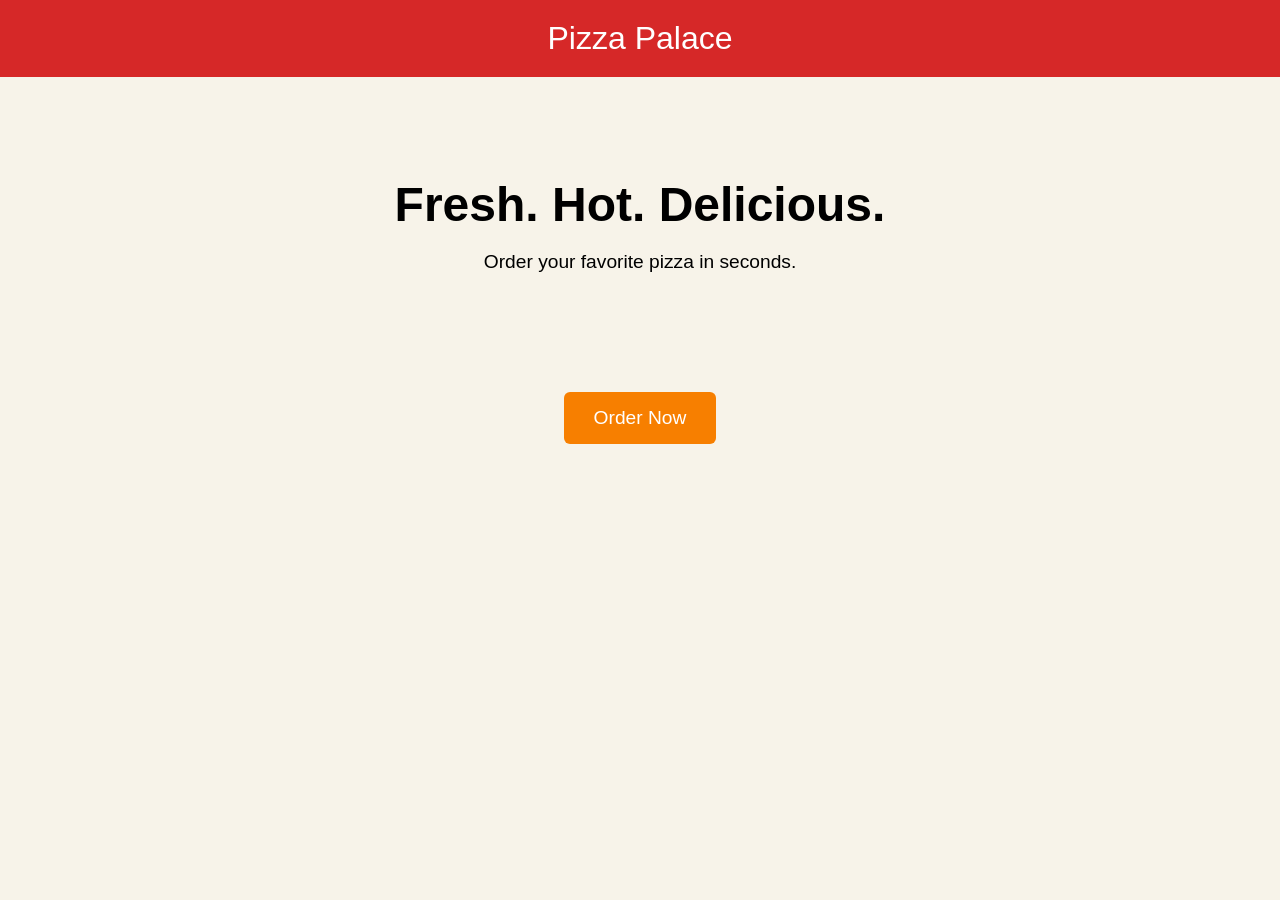
==== index.html @ 8f7c3903 "Landing Page Starting slowly" ====
<!DOCTYPE html>
<html lang="en">

<head>
    <meta charset="UTF-8" />
    <meta name="viewport" content="width=device-width, initial-scale=1.0" />
    <title>Pizza Place</title>
    <style>
        body {
            margin: 0;
            font-family: Arial, sans-serif;
            background: #f7f3e9;
        }

        header {
            background: #d62828;
            color: #fff;
            padding: 20px;
            text-align: center;
            font-size: 2rem;
        }

        .hero {
            text-align: center;
            padding: 60px 20px;
        }

        .hero h1 {
            font-size: 3rem;
            margin-bottom: 10px;
        }

        .hero p {
            font-size: 1.2rem;
        }

        .order-section {
            margin-top: 40px;
            text-align: center;
        }

        .order-btn {
            background: #f77f00;
            border: none;
            padding: 15px 30px;
            font-size: 1.2rem;
            cursor: pointer;
            border-radius: 6px;
            color: white;
        }

        .order-btn:hover {
            background: #ff9500;
        }
    </style>
</head>

<body>
    <header>Pizza Palace</header>

    <section class="hero">
        <h1>Fresh. Hot. Delicious.</h1>
        <p>Order your favorite pizza in seconds.</p>
    </section>

    <section class="order-section">
        <button class="order-btn">Order Now</button>
    </section>
</body>

</html>
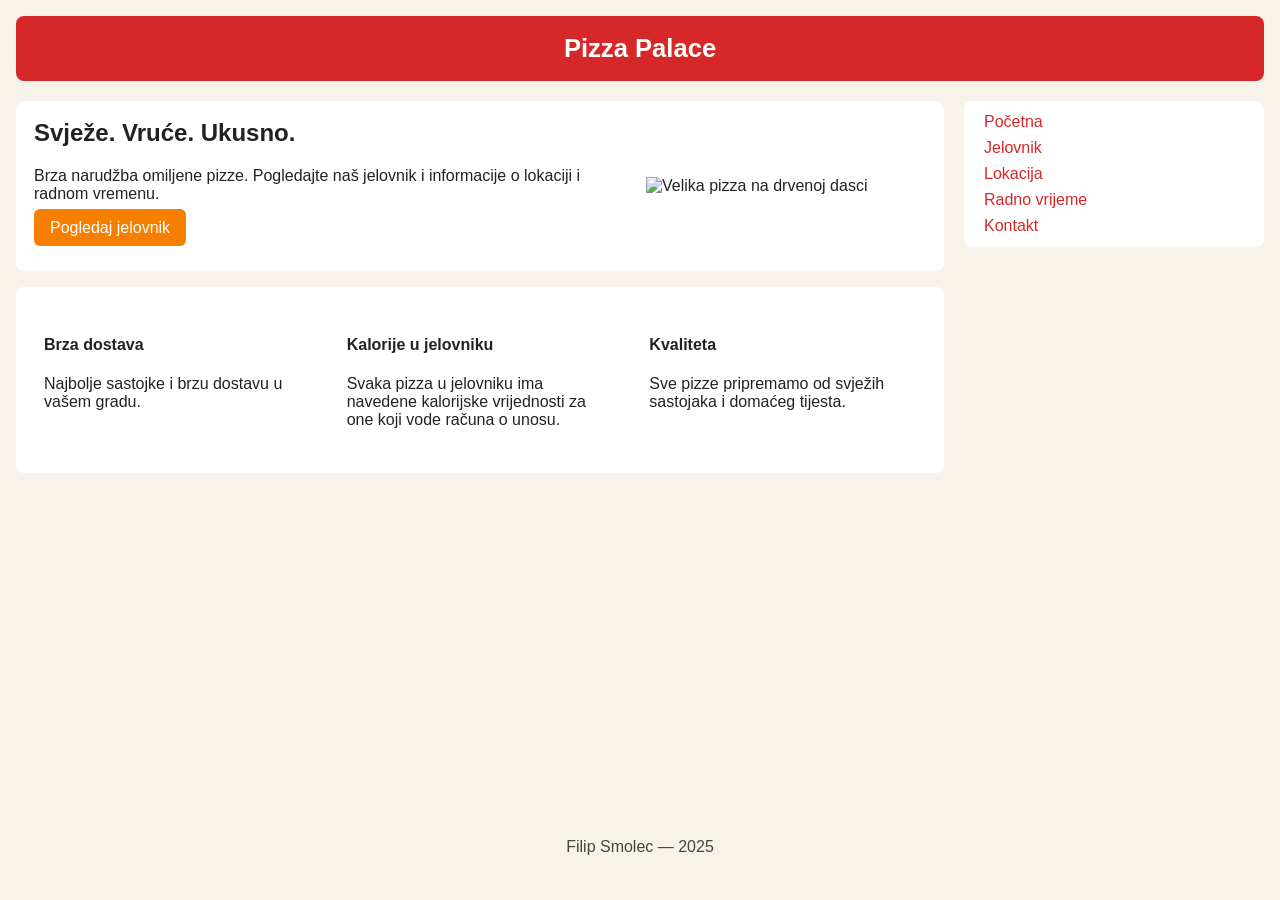
==== commit a0e4f85b: "Something New" ====
--- a/index.html
+++ b/index.html
@@ -1,71 +1,62 @@
 <!DOCTYPE html>
-<html lang="en">
+<html lang="hr">
 
 <head>
-    <meta charset="UTF-8" />
-    <meta name="viewport" content="width=device-width, initial-scale=1.0" />
-    <title>Pizza Place</title>
-    <style>
-        body {
-            margin: 0;
-            font-family: Arial, sans-serif;
-            background: #f7f3e9;
-        }
-
-        header {
-            background: #d62828;
-            color: #fff;
-            padding: 20px;
-            text-align: center;
-            font-size: 2rem;
-        }
-
-        .hero {
-            text-align: center;
-            padding: 60px 20px;
-        }
-
-        .hero h1 {
-            font-size: 3rem;
-            margin-bottom: 10px;
-        }
-
-        .hero p {
-            font-size: 1.2rem;
-        }
-
-        .order-section {
-            margin-top: 40px;
-            text-align: center;
-        }
-
-        .order-btn {
-            background: #f77f00;
-            border: none;
-            padding: 15px 30px;
-            font-size: 1.2rem;
-            cursor: pointer;
-            border-radius: 6px;
-            color: white;
-        }
-
-        .order-btn:hover {
-            background: #ff9500;
-        }
-    </style>
+    <meta charset="utf-8" />
+    <meta name="viewport" content="width=device-width, initial-scale=1" />
+    <title>Pizza Palace</title>
+    <link rel="stylesheet" href="css/styles.css">
+    <link rel="icon" href="images/favicon-home.svg" type="image/svg+xml">
 </head>
 
 <body>
-    <header>Pizza Palace</header>
+    <div class="page-grid">
+        <header class="site-header">
+            <h1>Pizza Palace</h1>
+        </header>
 
-    <section class="hero">
-        <h1>Fresh. Hot. Delicious.</h1>
-        <p>Order your favorite pizza in seconds.</p>
-    </section>
+        <nav class="site-nav" aria-label="Glavna navigacija">
+            <ul>
+                <li><a href="index.html">Početna</a></li>
+                <li><a href="menu.html">Jelovnik</a></li>
+                <li><a href="location.html">Lokacija</a></li>
+                <li><a href="hours.html">Radno vrijeme</a></li>
+                <li><a href="contact.html">Kontakt</a></li>
+            </ul>
+        </nav>
 
-    <section class="order-section">
-        <button class="order-btn">Order Now</button>
-    </section>
+        <main class="site-main">
+            <section class="hero">
+                <div class="hero-content">
+                    <h2>Svježe. Vruće. Ukusno.</h2>
+                    <p>Brza narudžba omiljene pizze. Pogledajte naš jelovnik i informacije o lokaciji i radnom vremenu.
+                    </p>
+                    <p class="cta"><a class="order-btn" href="menu.html">Pogledaj jelovnik</a></p>
+                </div>
+                <figure class="hero-image">
+                    <img src="images/hero.svg" alt="Velika pizza na drvenoj dasci" />
+                </figure>
+            </section>
+            <section class="highlights">
+                <article>
+                    <h4>Brza dostava</h4>
+                    <p>Najbolje sastojke i brzu dostavu u vašem gradu.</p>
+                </article>
+                <article>
+                    <h4>Kalorije u jelovniku</h4>
+                    <p>Svaka pizza u jelovniku ima navedene kalorijske vrijednosti za one koji vode računa o unosu.</p>
+                </article>
+                <article>
+                    <h4>Kvaliteta</h4>
+                    <p>Sve pizze pripremamo od svježih sastojaka i domaćeg tijesta.</p>
+                </article>
+            </section>
+        </main>
+
+        <footer class="site-footer">
+            <p>Filip Smolec — 2025</p>
+        </footer>
+    </div>
 </body>
 
 </html>
--- a/css/styles.css
+++ b/css/styles.css
@@ -0,0 +1,188 @@
+:root {
+    --accent: #d62828;
+    --accent-2: #f77f00;
+    --bg: #f7f3e9;
+    --text: #222;
+}
+
+* {
+    box-sizing: border-box
+}
+
+html,
+body {
+    height: 100%;
+    margin: 0;
+    font-family: Arial, Helvetica, sans-serif;
+    color: var(--text);
+    background: var(--bg)
+}
+
+.page-grid {
+    display: grid;
+    grid-template-columns: 1fr 300px;
+    grid-template-rows: auto 1fr auto;
+    grid-template-areas:
+        "header header"
+        "main nav"
+        "footer footer";
+    min-height: 100vh;
+    gap: 20px;
+    padding: 16px;
+}
+
+.site-header {
+    grid-area: header;
+    background: var(--accent);
+    color: #fff;
+    padding: 18px;
+    border-radius: 8px;
+    display: flex;
+    align-items: center;
+    justify-content: center
+}
+
+.site-header h1 {
+    margin: 0;
+    font-size: 1.6rem
+}
+
+.site-nav {
+    grid-area: nav
+}
+
+.site-nav ul {
+    list-style: none;
+    padding: 0;
+    margin: 0;
+    background: #fff;
+    border-radius: 8px;
+    padding: 12px;
+    display: flex;
+    flex-direction: column;
+    gap: 8px
+}
+
+.site-nav a {
+    color: var(--accent);
+    text-decoration: none;
+    padding: 8px;
+    border-radius: 6px
+}
+
+.site-nav a:hover {
+    background: rgba(214, 40, 40, 0.06)
+}
+
+@media(min-width:900px) {
+    .site-nav ul {
+        flex-direction: column
+    }
+}
+
+.site-main {
+    grid-area: main
+}
+
+.hero {
+    display: grid;
+    grid-template-columns: 1fr 320px;
+    gap: 20px;
+    align-items: center;
+    background: #fff;
+    padding: 18px;
+    border-radius: 8px
+}
+
+.hero-image img {
+    max-width: 100%;
+    height: auto;
+    display: block
+}
+
+.hero-content h2 {
+    margin-top: 0
+}
+
+.order-btn {
+    background: var(--accent-2);
+    color: #fff;
+    padding: 10px 16px;
+    border-radius: 6px;
+    text-decoration: none
+}
+
+.intro,
+.highlights {
+    background: #fff;
+    padding: 16px;
+    border-radius: 8px;
+    margin-top: 16px
+}
+
+.highlights {
+    display: flex;
+    gap: 12px;
+    flex-wrap: wrap
+}
+
+.highlights article {
+    flex: 1 1 200px;
+    background: linear-gradient(180deg, #fff, #fff);
+    padding: 12px;
+    border-radius: 6px
+}
+
+.site-footer {
+    grid-area: footer;
+    text-align: center;
+    padding: 12px;
+    color: #444
+}
+
+.menu-list {
+    display: grid;
+    grid-template-columns: repeat(auto-fit, minmax(220px, 1fr));
+    gap: 12px;
+    margin-top: 16px;
+}
+
+.pizza {
+    background: #fff;
+    padding: 12px;
+    border-radius: 8px
+}
+
+.pizza h4 {
+    margin: 0 0 8px 0
+}
+
+.pizza .cal {
+    font-weight: 700;
+    color: var(--accent)
+}
+
+@media(max-width:700px) {
+    .page-grid {
+        grid-template-columns: 1fr;
+        grid-template-areas: "header" "nav" "main" "footer"
+    }
+
+    .hero {
+        grid-template-columns: 1fr;
+    }
+
+    .site-nav ul {
+        flex-direction: row;
+        overflow: auto
+    }
+
+    .site-nav li {
+        white-space: nowrap
+    }
+}
+
+.container {
+    max-width: 1100px;
+    margin: 0 auto
+}
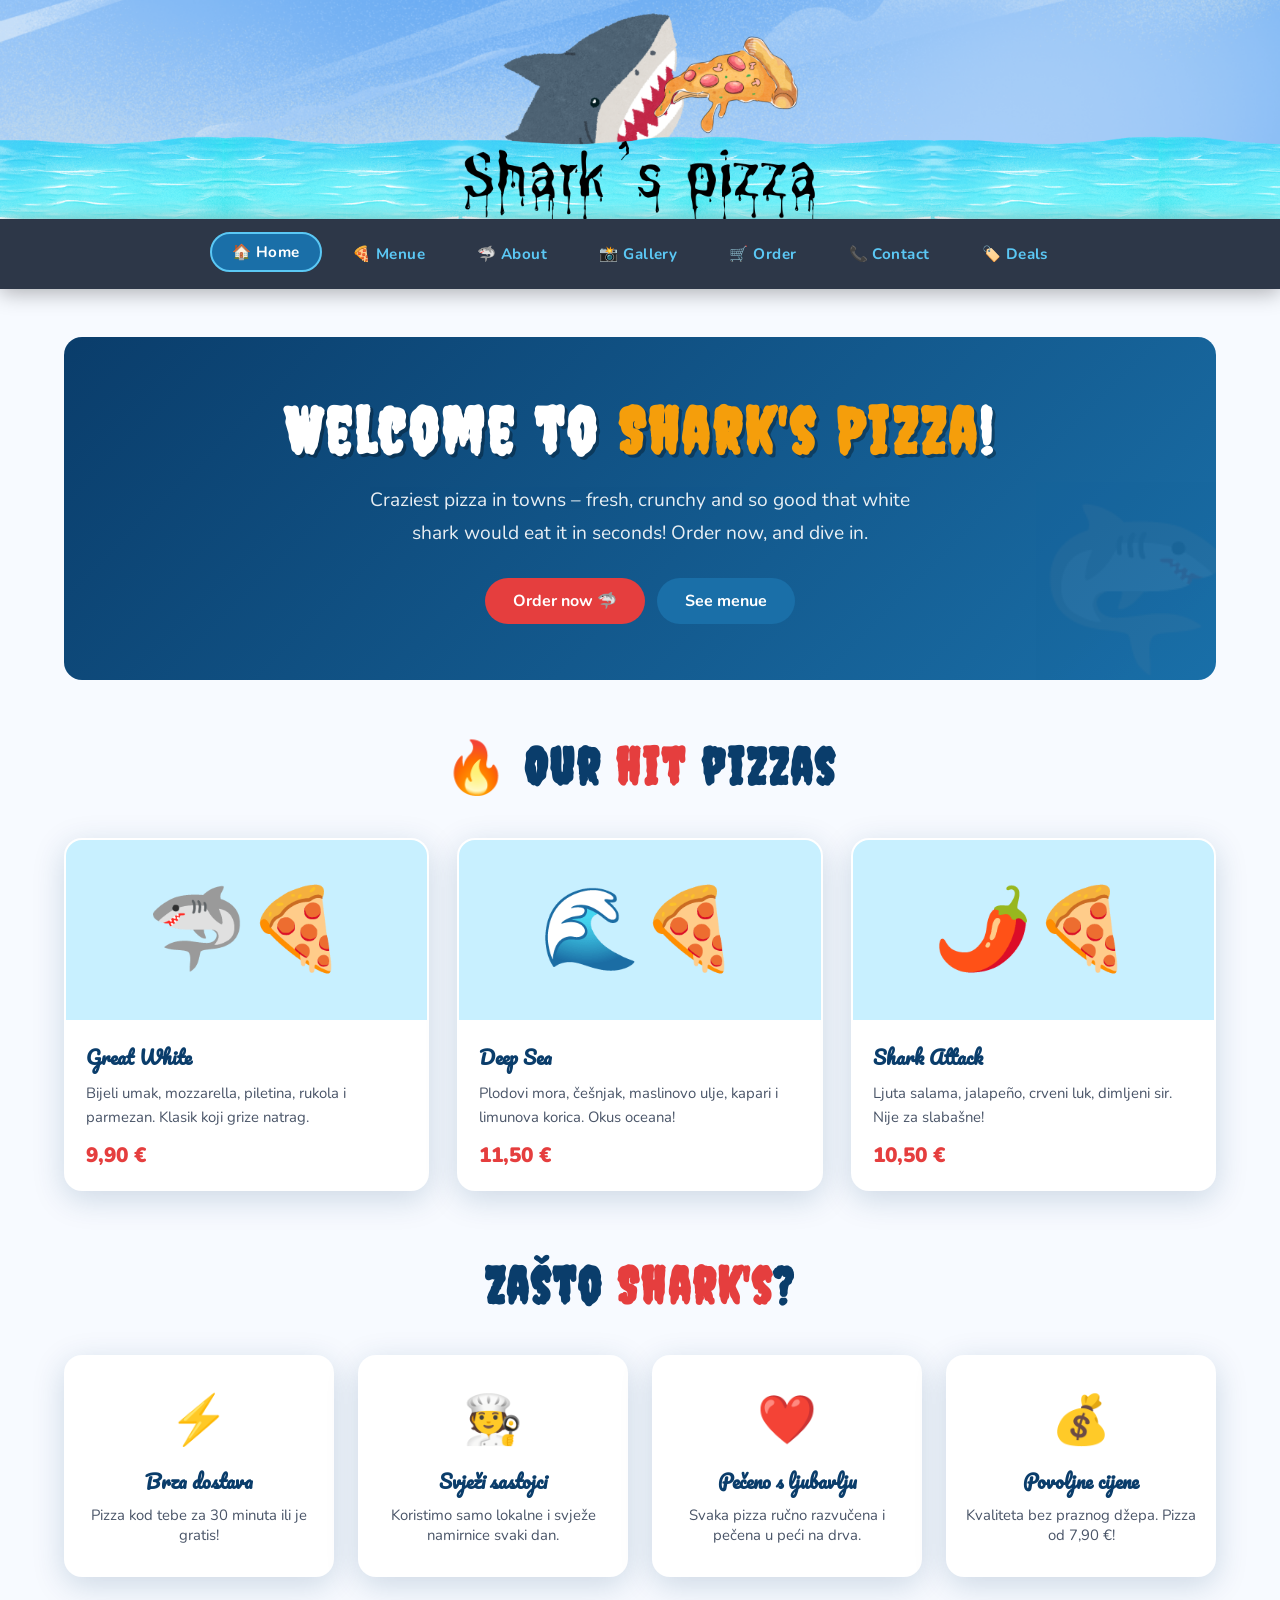
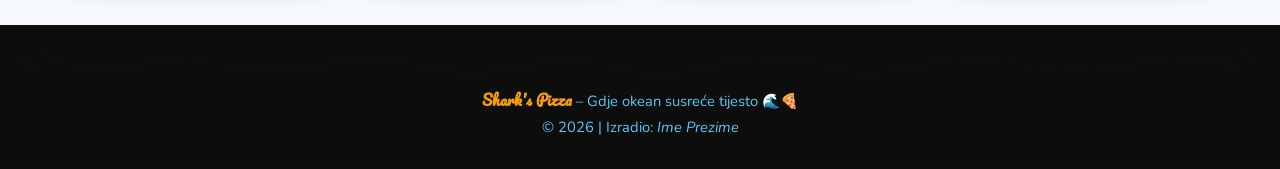
==== commit 8bf2ea9c: "Newlook" ====
--- a/index.html
+++ b/index.html
@@ -1,62 +1,117 @@
 <!DOCTYPE html>
 <html lang="hr">
+<head>
+  <meta charset="UTF-8" />
+  <meta name="viewport" content="width=device-width, initial-scale=1.0" />
+  <title>Shark's Pizza – Home</title>
+  <link rel="icon" type="image/x-icon" href="images/favicon.ico" />
+  <link rel="stylesheet" href="css/style.css" />
+</head>
+<body>
 
-<head>
-    <meta charset="utf-8" />
-    <meta name="viewport" content="width=device-width, initial-scale=1" />
-    <title>Pizza Palace</title>
-    <link rel="stylesheet" href="css/styles.css">
-    <link rel="icon" href="images/favicon-home.svg" type="image/svg+xml">
-</head>
+  <!-- ZAGLAVLJE / HEADER -->
+  <header>
+    <img class="banner" src="images/banner.png" alt="Shark's Pizza – banner s morskim psem koji jede pizzu" />
+  </header>
 
-<body>
-    <div class="page-grid">
-        <header class="site-header">
-            <h1>Pizza Palace</h1>
-        </header>
+  <!-- NAVIGACIJA -->
+  <nav>
+    <ul>
+      <li><a href="index.html" class="active">🏠 Home</a></li>
+      <li><a href="pages/menu.html">🍕 Menue</a></li>
+      <li><a href="pages/about.html">🦈 About</a></li>
+      <li><a href="pages/gallery.html">📸 Gallery</a></li>
+      <li><a href="pages/order.html">🛒 Order</a></li>
+      <li><a href="pages/contact.html">📞 Contact</a></li>
+      <li><a href="pages/deals.html">🏷️ Deals</a></li>
+    </ul>
+  </nav>
 
-        <nav class="site-nav" aria-label="Glavna navigacija">
-            <ul>
-                <li><a href="index.html">Početna</a></li>
-                <li><a href="menu.html">Jelovnik</a></li>
-                <li><a href="location.html">Lokacija</a></li>
-                <li><a href="hours.html">Radno vrijeme</a></li>
-                <li><a href="contact.html">Kontakt</a></li>
-            </ul>
-        </nav>
+  <!-- GLAVNI SADRŽAJ -->
+  <main>
 
-        <main class="site-main">
-            <section class="hero">
-                <div class="hero-content">
-                    <h2>Svježe. Vruće. Ukusno.</h2>
-                    <p>Brza narudžba omiljene pizze. Pogledajte naš jelovnik i informacije o lokaciji i radnom vremenu.
-                    </p>
-                    <p class="cta"><a class="order-btn" href="menu.html">Pogledaj jelovnik</a></p>
-                </div>
-                <figure class="hero-image">
-                    <img src="images/hero.svg" alt="Velika pizza na drvenoj dasci" />
-                </figure>
-            </section>
-            <section class="highlights">
-                <article>
-                    <h4>Brza dostava</h4>
-                    <p>Najbolje sastojke i brzu dostavu u vašem gradu.</p>
-                </article>
-                <article>
-                    <h4>Kalorije u jelovniku</h4>
-                    <p>Svaka pizza u jelovniku ima navedene kalorijske vrijednosti za one koji vode računa o unosu.</p>
-                </article>
-                <article>
-                    <h4>Kvaliteta</h4>
-                    <p>Sve pizze pripremamo od svježih sastojaka i domaćeg tijesta.</p>
-                </article>
-            </section>
-        </main>
+    <!-- Hero uvodni blok -->
+    <section class="hero-intro">
+      <h1>Welcome to <span>Shark's Pizza</span>!</h1>
+      <p>
+        Craziest pizza in towns – fresh, crunchy and so good that white shark would eat it in seconds!
+        Order now, and dive in.
+      </p>
+      <a href="pages/order.html" class="btn btn-primary">Order now 🦈</a>
+      &nbsp;
+      <a href="pages/menu.html" class="btn btn-secondary">See menue</a>
+    </section>
 
-        <footer class="site-footer">
-            <p>Filip Smolec — 2025</p>
-        </footer>
-    </div>
+    <!-- Istaknute pizze -->
+    <section>
+      <h2 class="section-title">🔥 Our <span>hit</span> pizzas</h2>
+      <div class="card-grid">
+
+        <article class="card">
+          <div class="card-img" role="img" aria-label="Great White pizza">🦈🍕</div>
+          <div class="card-body">
+            <h3 class="card-title">Great White</h3>
+            <p class="card-text">Bijeli umak, mozzarella, piletina, rukola i parmezan. Klasik koji grize natrag.</p>
+            <span class="card-price">9,90 €</span>
+          </div>
+        </article>
+
+        <article class="card">
+          <div class="card-img" role="img" aria-label="Deep Sea pizza">🌊🍕</div>
+          <div class="card-body">
+            <h3 class="card-title">Deep Sea</h3>
+            <p class="card-text">Plodovi mora, češnjak, maslinovo ulje, kapari i limunova korica. Okus oceana!</p>
+            <span class="card-price">11,50 €</span>
+          </div>
+        </article>
+
+        <article class="card">
+          <div class="card-img" role="img" aria-label="Shark Attack pizza">🌶️🍕</div>
+          <div class="card-body">
+            <h3 class="card-title">Shark Attack</h3>
+            <p class="card-text">Ljuta salama, jalapeño, crveni luk, dimljeni sir. Nije za slabašne!</p>
+            <span class="card-price">10,50 €</span>
+          </div>
+        </article>
+
+      </div>
+    </section>
+
+    <!-- Zašto mi -->
+    <section style="margin-top: 64px;">
+      <h2 class="section-title">Zašto <span>Shark's</span>?</h2>
+      <div style="display:grid; grid-template-columns: repeat(auto-fit, minmax(200px, 1fr)); gap:24px; text-align:center;">
+        <div style="background:white; border-radius:var(--radius); padding:32px 20px; box-shadow:var(--shadow);">
+          <div style="font-size:3rem; margin-bottom:12px;">⚡</div>
+          <h3 style="font-family:'Pacifico',cursive; color:var(--ocean-dark); margin-bottom:8px;">Brza dostava</h3>
+          <p style="color:var(--text-mid); font-size:0.93rem;">Pizza kod tebe za 30 minuta ili je gratis!</p>
+        </div>
+        <div style="background:white; border-radius:var(--radius); padding:32px 20px; box-shadow:var(--shadow);">
+          <div style="font-size:3rem; margin-bottom:12px;">🧑‍🍳</div>
+          <h3 style="font-family:'Pacifico',cursive; color:var(--ocean-dark); margin-bottom:8px;">Svježi sastojci</h3>
+          <p style="color:var(--text-mid); font-size:0.93rem;">Koristimo samo lokalne i svježe namirnice svaki dan.</p>
+        </div>
+        <div style="background:white; border-radius:var(--radius); padding:32px 20px; box-shadow:var(--shadow);">
+          <div style="font-size:3rem; margin-bottom:12px;">❤️</div>
+          <h3 style="font-family:'Pacifico',cursive; color:var(--ocean-dark); margin-bottom:8px;">Pečeno s ljubavlju</h3>
+          <p style="color:var(--text-mid); font-size:0.93rem;">Svaka pizza ručno razvučena i pečena u peći na drva.</p>
+        </div>
+        <div style="background:white; border-radius:var(--radius); padding:32px 20px; box-shadow:var(--shadow);">
+          <div style="font-size:3rem; margin-bottom:12px;">💰</div>
+          <h3 style="font-family:'Pacifico',cursive; color:var(--ocean-dark); margin-bottom:8px;">Povoljne cijene</h3>
+          <p style="color:var(--text-mid); font-size:0.93rem;">Kvaliteta bez praznog džepa. Pizza od 7,90 €!</p>
+        </div>
+      </div>
+    </section>
+
+  </main>
+
+  <!-- FOOTER -->
+  <footer>
+    <p><strong>Shark's Pizza</strong> – Gdje okean susreće tijesto 🌊🍕</p>
+    <p>© <span id="year"></span> | Izradio: <em>Ime Prezime</em></p>
+    <script>document.getElementById('year').textContent = new Date().getFullYear();</script>
+  </footer>
+
 </body>
-
-</html>+</html>
--- a/css/style.css
+++ b/css/style.css
@@ -0,0 +1,343 @@
+/* =============================
+   SHARK'S PIZZA – Global Styles
+   ============================= */
+
+@import url('https://fonts.googleapis.com/css2?family=Creepster&family=Pacifico&family=Nunito:wght@400;600;700;900&display=swap');
+
+:root {
+  --ocean-dark: #0a3d6b;
+  --ocean-mid: #1a6fa8;
+  --ocean-light: #5bc8f5;
+  --ocean-foam: #c8f0ff;
+  --shark-gray: #4a5568;
+  --shark-dark: #2d3748;
+  --pizza-gold: #f59e0b;
+  --pizza-red: #e53e3e;
+  --pizza-orange: #ed8936;
+  --cheese: #fbbf24;
+  --white: #ffffff;
+  --off-white: #f7faff;
+  --text-dark: #1a202c;
+  --text-mid: #4a5568;
+  --drip-black: #0d0d0d;
+  --shadow: 0 8px 32px rgba(10, 61, 107, 0.18);
+  --radius: 18px;
+  --nav-height: 70px;
+}
+
+*, *::before, *::after {
+  box-sizing: border-box;
+  margin: 0;
+  padding: 0;
+}
+
+html {
+  scroll-behavior: smooth;
+}
+
+body {
+  font-family: 'Nunito', sans-serif;
+  background: var(--off-white);
+  color: var(--text-dark);
+  min-height: 100vh;
+  display: grid;
+  grid-template-rows: auto auto 1fr auto;
+  grid-template-areas:
+    "header"
+    "nav"
+    "main"
+    "footer";
+}
+
+/* ===== HEADER / BANNER ===== */
+header {
+  grid-area: header;
+  width: 100%;
+  overflow: hidden;
+  position: relative;
+  max-height: 280px;
+  background: #1a6fa8;
+}
+
+header img.banner {
+  width: 100%;
+  height: 100%;
+  object-fit: cover;
+  object-position: center top;
+  display: block;
+}
+
+/* ===== NAV ===== */
+nav {
+  grid-area: nav;
+  background: var(--shark-dark);
+  height: var(--nav-height);
+  display: flex;
+  align-items: center;
+  justify-content: center;
+  position: sticky;
+  top: 0;
+  z-index: 100;
+  box-shadow: 0 4px 20px rgba(0,0,0,0.3);
+}
+
+nav ul {
+  list-style: none;
+  display: flex;
+  gap: 8px;
+  flex-wrap: wrap;
+  justify-content: center;
+  padding: 0 16px;
+}
+
+nav ul li a {
+  display: block;
+  padding: 8px 20px;
+  color: var(--ocean-light);
+  text-decoration: none;
+  font-family: 'Nunito', sans-serif;
+  font-weight: 700;
+  font-size: 0.95rem;
+  border-radius: 30px;
+  border: 2px solid transparent;
+  transition: all 0.25s ease;
+  letter-spacing: 0.03em;
+}
+
+nav ul li a:hover,
+nav ul li a.active {
+  background: var(--ocean-mid);
+  border-color: var(--ocean-light);
+  color: var(--white);
+  transform: translateY(-2px);
+}
+
+/* ===== MAIN ===== */
+main {
+  grid-area: main;
+  padding: 48px 24px;
+  max-width: 1200px;
+  margin: 0 auto;
+  width: 100%;
+}
+
+/* ===== FOOTER ===== */
+footer {
+  grid-area: footer;
+  background: var(--drip-black);
+  color: var(--ocean-light);
+  text-align: center;
+  padding: 28px 20px;
+  font-size: 0.92rem;
+  position: relative;
+  overflow: hidden;
+}
+
+footer::before {
+  content: '';
+  display: block;
+  height: 24px;
+  background: url("data:image/svg+xml,%3Csvg xmlns='http://www.w3.org/2000/svg' viewBox='0 0 1200 24'%3E%3Cpath d='M0 0 Q50 24 100 12 Q150 0 200 16 Q250 24 300 8 Q350 0 400 18 Q450 24 500 10 Q550 0 600 20 Q650 24 700 6 Q750 0 800 18 Q850 24 900 8 Q950 0 1000 16 Q1050 24 1100 10 Q1150 0 1200 14 L1200 0 Z' fill='%230d0d0d'/%3E%3C/svg%3E") repeat-x top;
+  background-size: 1200px 24px;
+  margin-bottom: 10px;
+}
+
+footer p { margin: 4px 0; }
+footer strong { color: var(--pizza-gold); font-family: 'Pacifico', cursive; }
+
+/* ===== SECTION TITLES ===== */
+.section-title {
+  font-family: 'Creepster', cursive;
+  font-size: clamp(2rem, 5vw, 3.2rem);
+  color: var(--ocean-dark);
+  text-align: center;
+  margin-bottom: 40px;
+  letter-spacing: 0.04em;
+  position: relative;
+}
+.section-title span { color: var(--pizza-red); }
+
+/* ===== CARDS / GRID ===== */
+.card-grid {
+  display: grid;
+  grid-template-columns: repeat(auto-fit, minmax(260px, 1fr));
+  gap: 28px;
+}
+
+.card {
+  background: white;
+  border-radius: var(--radius);
+  box-shadow: var(--shadow);
+  overflow: hidden;
+  transition: transform 0.25s, box-shadow 0.25s;
+  border: 2px solid transparent;
+}
+
+.card:hover {
+  transform: translateY(-6px);
+  box-shadow: 0 16px 40px rgba(10, 61, 107, 0.22);
+  border-color: var(--ocean-light);
+}
+
+.card-img {
+  width: 100%;
+  height: 180px;
+  object-fit: cover;
+  background: var(--ocean-foam);
+  display: flex;
+  align-items: center;
+  justify-content: center;
+  font-size: 5rem;
+}
+
+.card-body {
+  padding: 20px;
+}
+
+.card-title {
+  font-family: 'Pacifico', cursive;
+  font-size: 1.2rem;
+  color: var(--ocean-dark);
+  margin-bottom: 8px;
+}
+
+.card-text {
+  font-size: 0.93rem;
+  color: var(--text-mid);
+  line-height: 1.6;
+}
+
+.card-price {
+  display: inline-block;
+  margin-top: 12px;
+  font-weight: 900;
+  font-size: 1.3rem;
+  color: var(--pizza-red);
+}
+
+/* ===== BUTTONS ===== */
+.btn {
+  display: inline-block;
+  padding: 12px 28px;
+  border-radius: 30px;
+  font-family: 'Nunito', sans-serif;
+  font-weight: 700;
+  font-size: 1rem;
+  text-decoration: none;
+  cursor: pointer;
+  border: none;
+  transition: all 0.25s;
+}
+
+.btn-primary {
+  background: var(--pizza-red);
+  color: white;
+}
+.btn-primary:hover {
+  background: #c53030;
+  transform: translateY(-2px);
+  box-shadow: 0 6px 20px rgba(229,62,62,0.4);
+}
+
+.btn-secondary {
+  background: var(--ocean-mid);
+  color: white;
+}
+.btn-secondary:hover {
+  background: var(--ocean-dark);
+  transform: translateY(-2px);
+}
+
+/* ===== HERO INTRO ===== */
+.hero-intro {
+  background: linear-gradient(135deg, var(--ocean-dark) 0%, var(--ocean-mid) 100%);
+  border-radius: var(--radius);
+  padding: 56px 40px;
+  text-align: center;
+  color: white;
+  margin-bottom: 56px;
+  position: relative;
+  overflow: hidden;
+}
+
+.hero-intro::before {
+  content: '🦈';
+  position: absolute;
+  font-size: 10rem;
+  opacity: 0.07;
+  right: -20px;
+  bottom: -20px;
+  transform: scaleX(-1);
+}
+
+.hero-intro h1 {
+  font-family: 'Creepster', cursive;
+  font-size: clamp(2.2rem, 6vw, 4rem);
+  letter-spacing: 0.05em;
+  margin-bottom: 16px;
+  text-shadow: 3px 3px 0 rgba(0,0,0,0.3);
+}
+
+.hero-intro h1 span { color: var(--pizza-gold); }
+
+.hero-intro p {
+  font-size: clamp(1rem, 2.5vw, 1.2rem);
+  opacity: 0.9;
+  max-width: 560px;
+  margin: 0 auto 28px;
+  line-height: 1.7;
+}
+
+/* ===== FORM ===== */
+.contact-form {
+  max-width: 600px;
+  margin: 0 auto;
+  background: white;
+  border-radius: var(--radius);
+  padding: 40px;
+  box-shadow: var(--shadow);
+}
+
+.form-group {
+  margin-bottom: 22px;
+}
+
+.form-group label {
+  display: block;
+  font-weight: 700;
+  margin-bottom: 7px;
+  color: var(--ocean-dark);
+}
+
+.form-group input,
+.form-group textarea,
+.form-group select {
+  width: 100%;
+  padding: 12px 16px;
+  border: 2px solid var(--ocean-foam);
+  border-radius: 10px;
+  font-family: 'Nunito', sans-serif;
+  font-size: 1rem;
+  color: var(--text-dark);
+  transition: border-color 0.2s;
+  outline: none;
+  background: var(--off-white);
+}
+
+.form-group input:focus,
+.form-group textarea:focus,
+.form-group select:focus {
+  border-color: var(--ocean-mid);
+  background: white;
+}
+
+.form-group textarea { min-height: 120px; resize: vertical; }
+
+/* ===== RESPONSIVE ===== */
+@media (max-width: 768px) {
+  header { max-height: 140px; }
+  main { padding: 28px 14px; }
+  nav ul li a { font-size: 0.82rem; padding: 6px 13px; }
+  .hero-intro { padding: 36px 20px; }
+  .contact-form { padding: 24px 16px; }
+}
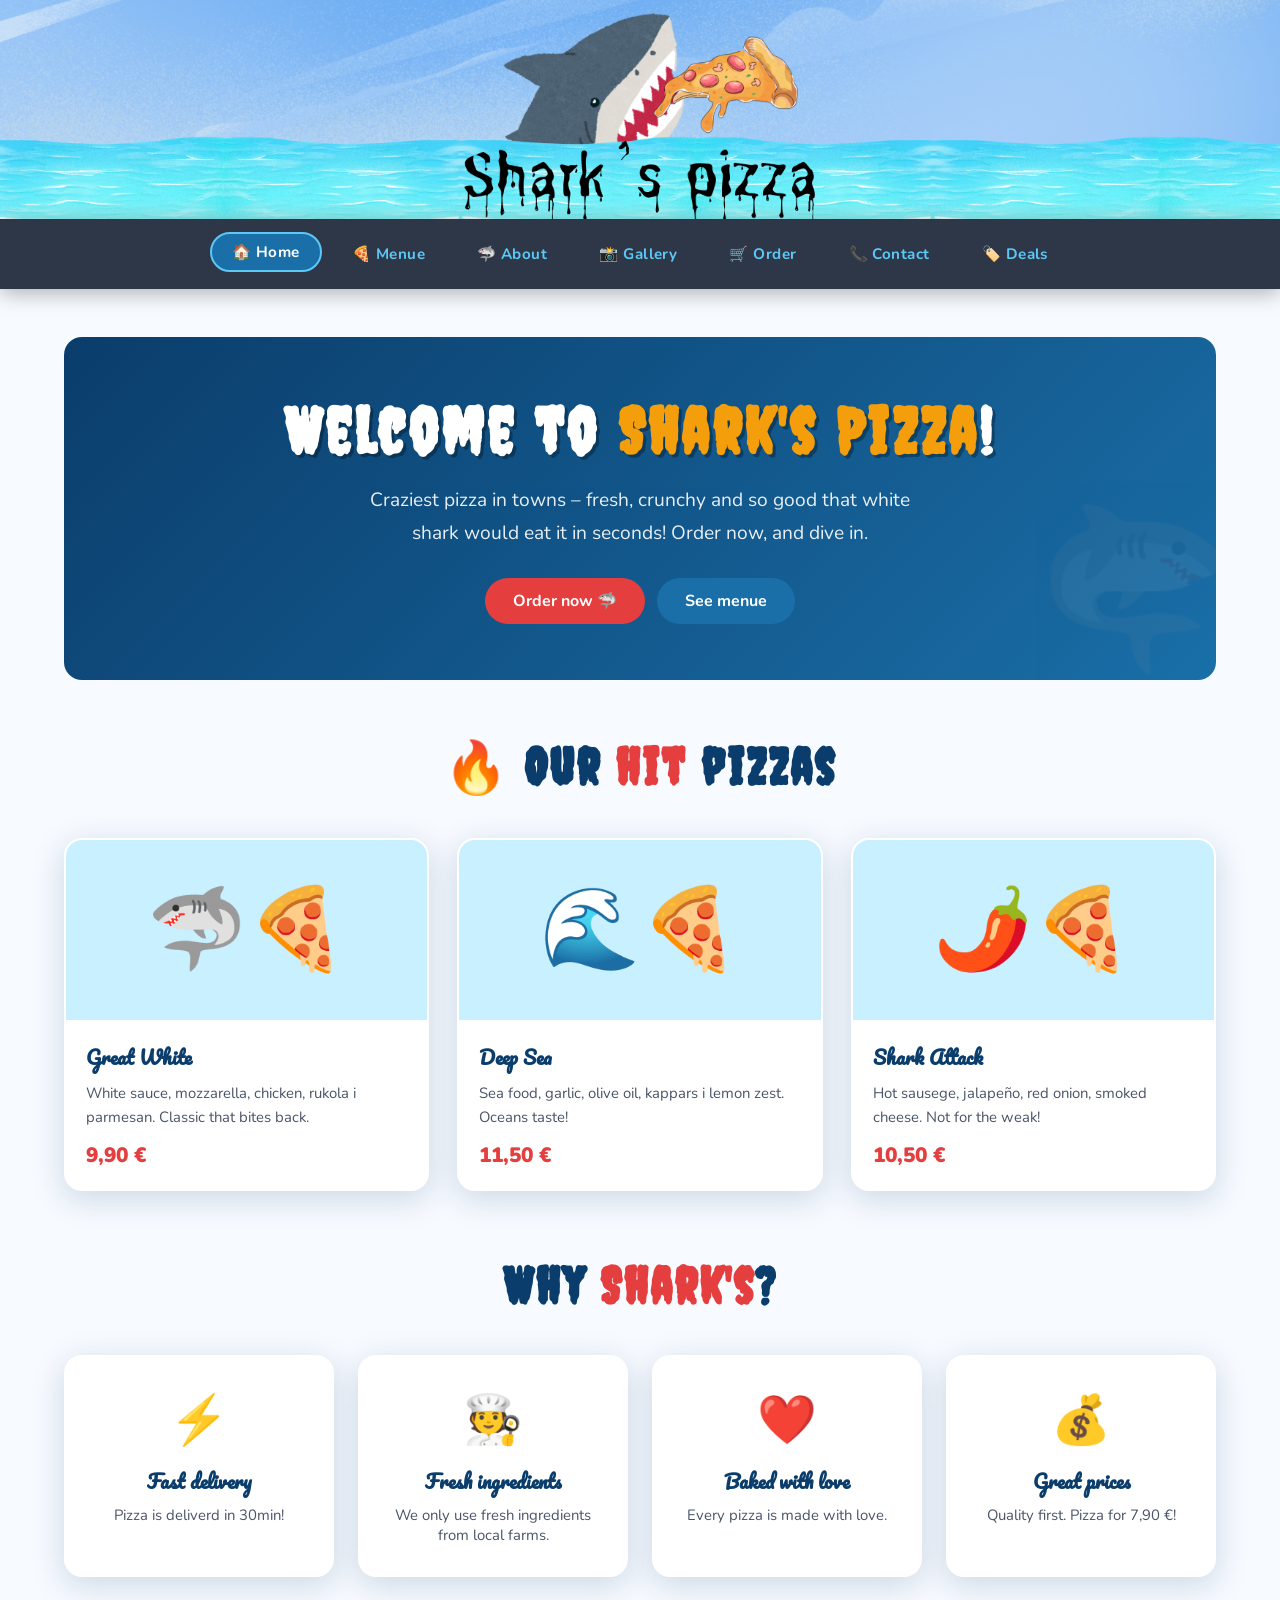
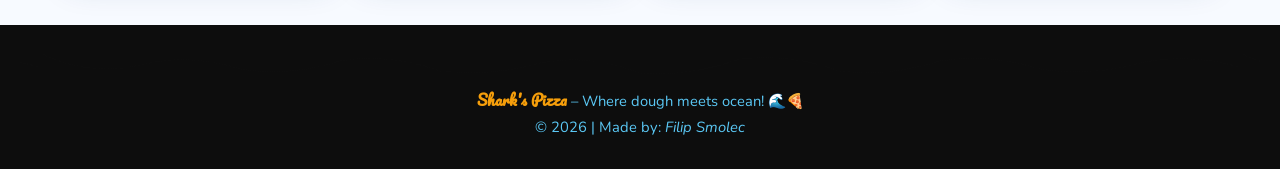
==== commit be6efea5: "Update index.html" ====
--- a/index.html
+++ b/index.html
@@ -51,7 +51,7 @@
           <div class="card-img" role="img" aria-label="Great White pizza">🦈🍕</div>
           <div class="card-body">
             <h3 class="card-title">Great White</h3>
-            <p class="card-text">Bijeli umak, mozzarella, piletina, rukola i parmezan. Klasik koji grize natrag.</p>
+            <p class="card-text">White sauce, mozzarella, chicken, rukola i parmesan. Classic that bites back.</p>
             <span class="card-price">9,90 €</span>
           </div>
         </article>
@@ -60,7 +60,7 @@
           <div class="card-img" role="img" aria-label="Deep Sea pizza">🌊🍕</div>
           <div class="card-body">
             <h3 class="card-title">Deep Sea</h3>
-            <p class="card-text">Plodovi mora, češnjak, maslinovo ulje, kapari i limunova korica. Okus oceana!</p>
+            <p class="card-text">Sea food, garlic, olive oil, kappars i lemon zest. Oceans taste!</p>
             <span class="card-price">11,50 €</span>
           </div>
         </article>
@@ -69,7 +69,7 @@
           <div class="card-img" role="img" aria-label="Shark Attack pizza">🌶️🍕</div>
           <div class="card-body">
             <h3 class="card-title">Shark Attack</h3>
-            <p class="card-text">Ljuta salama, jalapeño, crveni luk, dimljeni sir. Nije za slabašne!</p>
+            <p class="card-text">Hot sausege, jalapeño, red onion, smoked cheese. Not for the weak!</p>
             <span class="card-price">10,50 €</span>
           </div>
         </article>
@@ -79,27 +79,27 @@
 
     <!-- Zašto mi -->
     <section style="margin-top: 64px;">
-      <h2 class="section-title">Zašto <span>Shark's</span>?</h2>
+      <h2 class="section-title">Why <span>Shark's</span>?</h2>
       <div style="display:grid; grid-template-columns: repeat(auto-fit, minmax(200px, 1fr)); gap:24px; text-align:center;">
         <div style="background:white; border-radius:var(--radius); padding:32px 20px; box-shadow:var(--shadow);">
           <div style="font-size:3rem; margin-bottom:12px;">⚡</div>
-          <h3 style="font-family:'Pacifico',cursive; color:var(--ocean-dark); margin-bottom:8px;">Brza dostava</h3>
-          <p style="color:var(--text-mid); font-size:0.93rem;">Pizza kod tebe za 30 minuta ili je gratis!</p>
+          <h3 style="font-family:'Pacifico',cursive; color:var(--ocean-dark); margin-bottom:8px;">Fast delivery</h3>
+          <p style="color:var(--text-mid); font-size:0.93rem;">Pizza is deliverd in 30min!</p>
         </div>
         <div style="background:white; border-radius:var(--radius); padding:32px 20px; box-shadow:var(--shadow);">
           <div style="font-size:3rem; margin-bottom:12px;">🧑‍🍳</div>
-          <h3 style="font-family:'Pacifico',cursive; color:var(--ocean-dark); margin-bottom:8px;">Svježi sastojci</h3>
-          <p style="color:var(--text-mid); font-size:0.93rem;">Koristimo samo lokalne i svježe namirnice svaki dan.</p>
+          <h3 style="font-family:'Pacifico',cursive; color:var(--ocean-dark); margin-bottom:8px;">Fresh ingredients</h3>
+          <p style="color:var(--text-mid); font-size:0.93rem;">We only use fresh ingredients from local farms.</p>
         </div>
         <div style="background:white; border-radius:var(--radius); padding:32px 20px; box-shadow:var(--shadow);">
           <div style="font-size:3rem; margin-bottom:12px;">❤️</div>
-          <h3 style="font-family:'Pacifico',cursive; color:var(--ocean-dark); margin-bottom:8px;">Pečeno s ljubavlju</h3>
-          <p style="color:var(--text-mid); font-size:0.93rem;">Svaka pizza ručno razvučena i pečena u peći na drva.</p>
+          <h3 style="font-family:'Pacifico',cursive; color:var(--ocean-dark); margin-bottom:8px;">Baked with love</h3>
+          <p style="color:var(--text-mid); font-size:0.93rem;">Every pizza is made with love.</p>
         </div>
         <div style="background:white; border-radius:var(--radius); padding:32px 20px; box-shadow:var(--shadow);">
           <div style="font-size:3rem; margin-bottom:12px;">💰</div>
-          <h3 style="font-family:'Pacifico',cursive; color:var(--ocean-dark); margin-bottom:8px;">Povoljne cijene</h3>
-          <p style="color:var(--text-mid); font-size:0.93rem;">Kvaliteta bez praznog džepa. Pizza od 7,90 €!</p>
+          <h3 style="font-family:'Pacifico',cursive; color:var(--ocean-dark); margin-bottom:8px;">Great prices</h3>
+          <p style="color:var(--text-mid); font-size:0.93rem;">Quality first. Pizza for 7,90 €!</p>
         </div>
       </div>
     </section>
@@ -108,8 +108,8 @@
 
   <!-- FOOTER -->
   <footer>
-    <p><strong>Shark's Pizza</strong> – Gdje okean susreće tijesto 🌊🍕</p>
-    <p>© <span id="year"></span> | Izradio: <em>Ime Prezime</em></p>
+    <p><strong>Shark's Pizza</strong> – Where dough meets ocean! 🌊🍕</p>
+    <p>© <span id="year"></span> | Made by: <em>Filip Smolec</em></p>
     <script>document.getElementById('year').textContent = new Date().getFullYear();</script>
   </footer>
 
